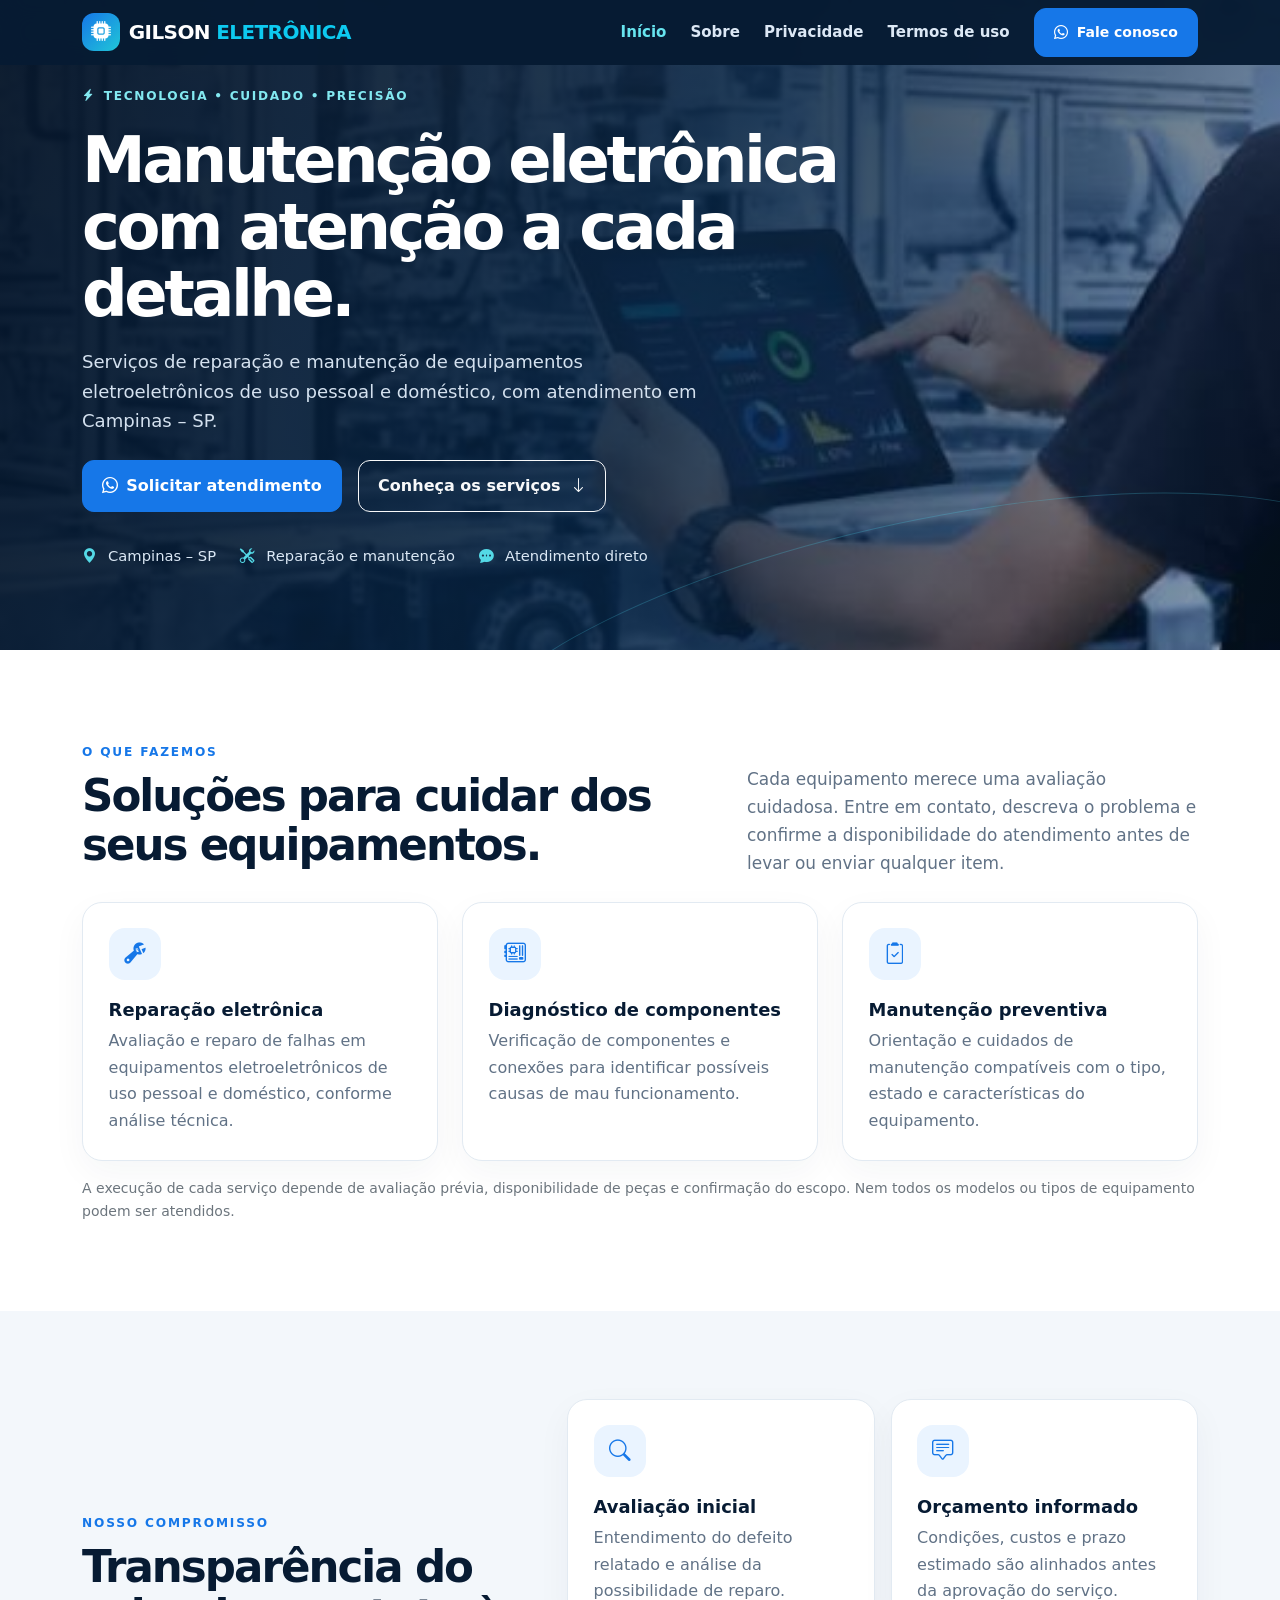
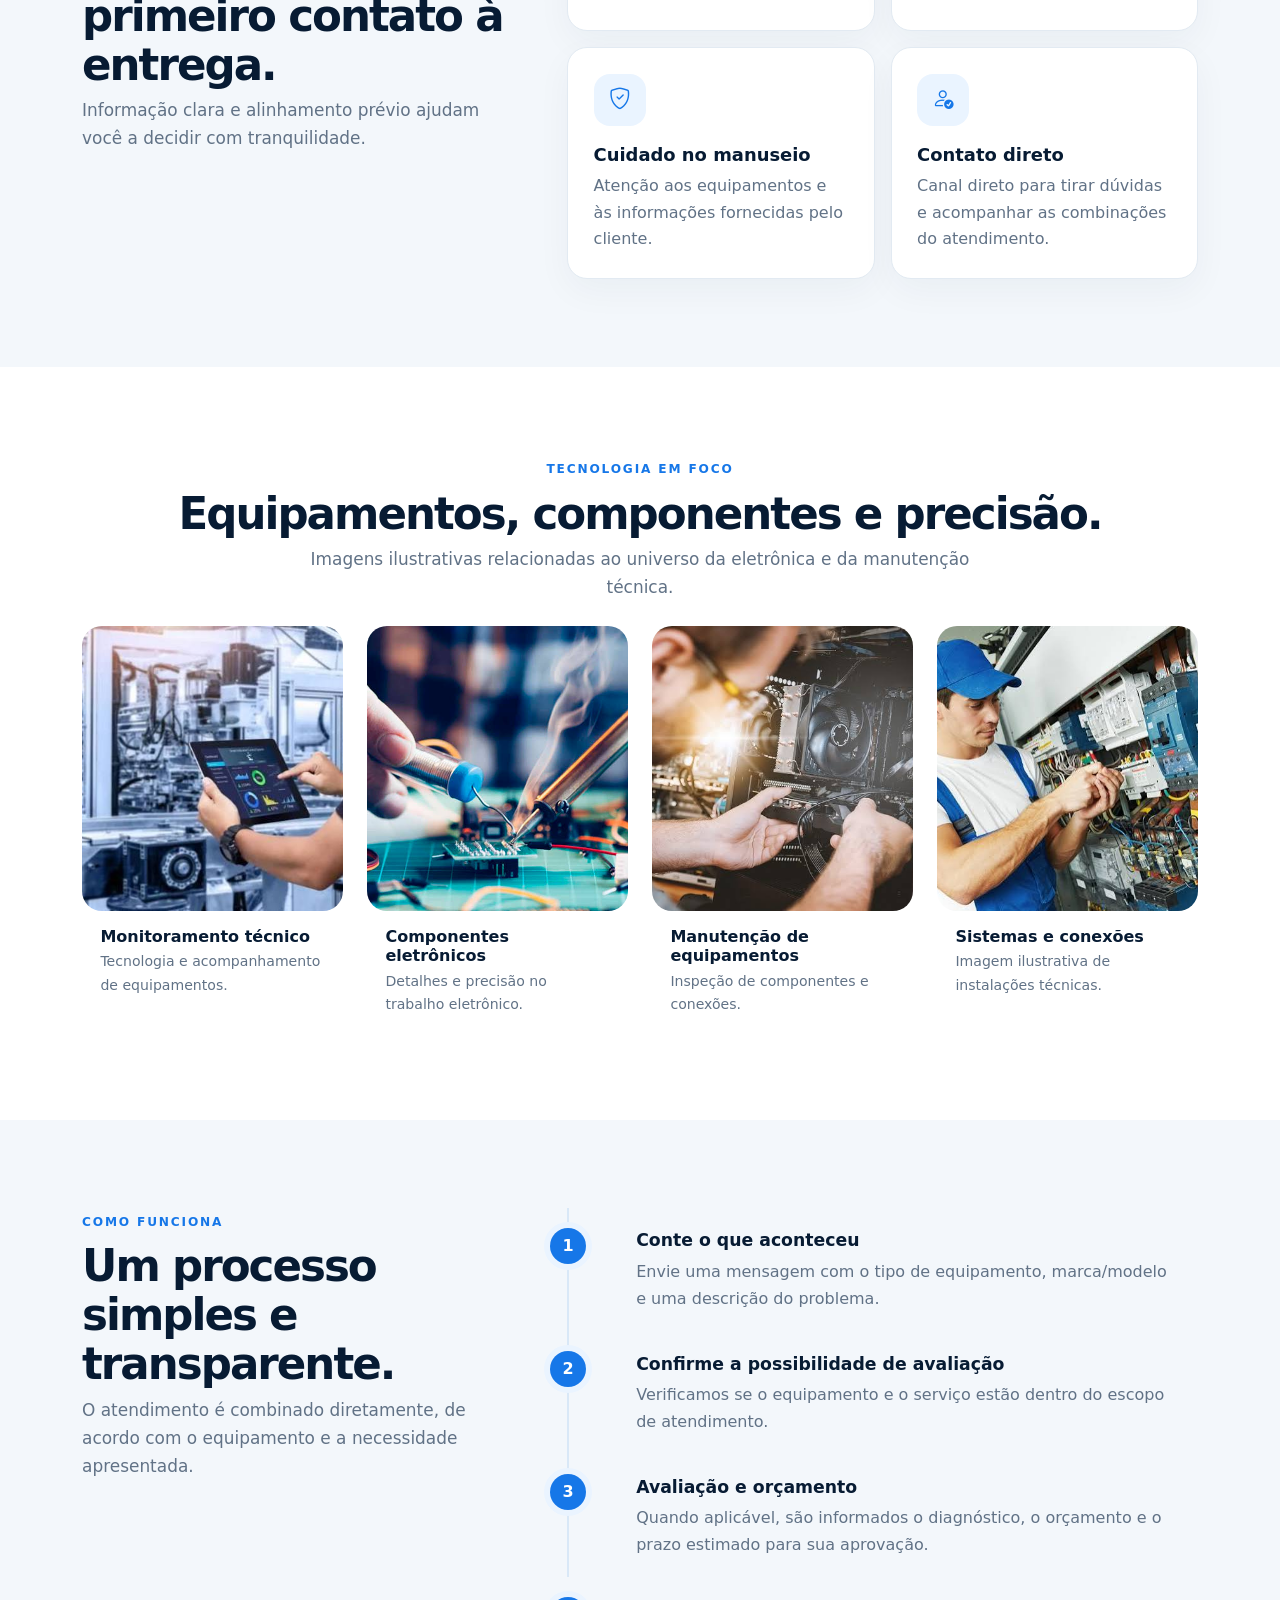
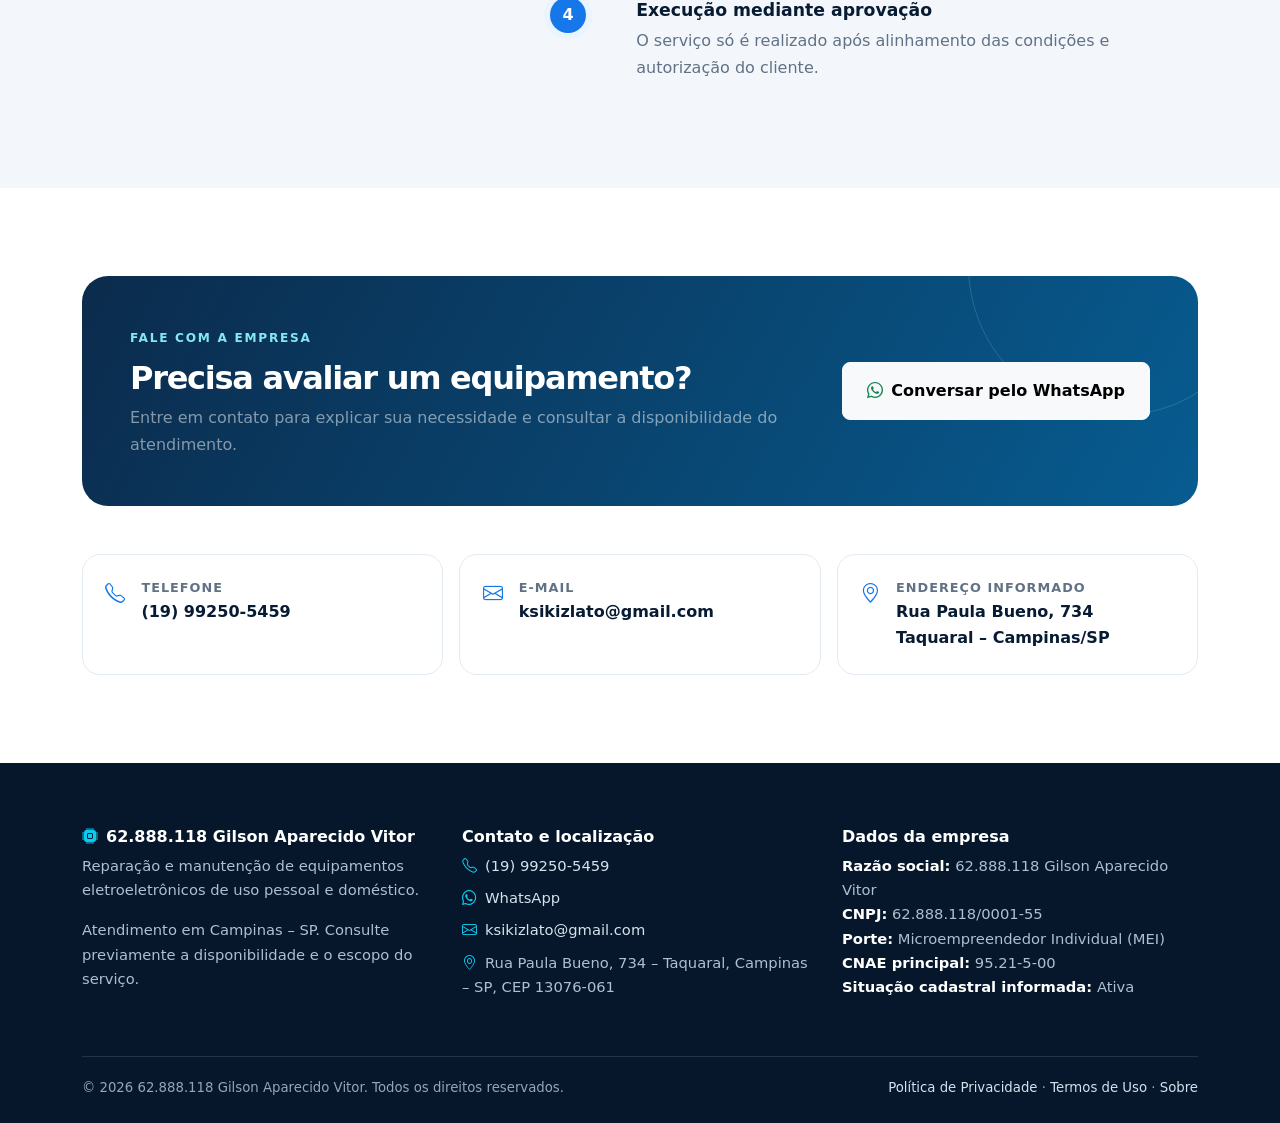
==== index.html @ a9bfbc1b "Add files via upload" ====
<!doctype html>
<html lang="pt-BR"><head><title>62.888.118 Gilson Aparecido Vitor | Manutenção Eletrônica em Campinas</title><meta name="description" content="Reparação e manutenção de equipamentos eletroeletrônicos de uso pessoal e doméstico em Campinas – SP. Entre em contato para consultar disponibilidade."><meta charset="utf-8">
<meta name="viewport" content="width=device-width, initial-scale=1">
<meta name="theme-color" content="#071b33">
<link rel="preconnect" href="https://cdn.jsdelivr.net">
<link href="https://cdn.jsdelivr.net/npm/bootstrap@5.3.3/dist/css/bootstrap.min.css" rel="stylesheet">
<link href="https://cdn.jsdelivr.net/npm/bootstrap-icons@1.11.3/font/bootstrap-icons.min.css" rel="stylesheet">
<link href="assets/css/styles.css" rel="stylesheet"></head>
<body><nav class="navbar navbar-expand-lg navbar-dark fixed-top">
<div class="container"><a class="navbar-brand d-flex align-items-center" href="index.html"><span class="brand-mark"><i class="bi bi-cpu-fill"></i></span><span>GILSON <span class="text-info">ELETRÔNICA</span></span></a>
<button class="navbar-toggler" type="button" data-bs-toggle="collapse" data-bs-target="#mainNav" aria-controls="mainNav" aria-expanded="false" aria-label="Abrir menu"><span class="navbar-toggler-icon"></span></button>
<div class="collapse navbar-collapse" id="mainNav"><ul class="navbar-nav ms-auto align-items-lg-center gap-lg-2"><li class="nav-item"><a class="nav-link active" href="index.html">Início</a></li><li class="nav-item"><a class="nav-link " href="sobre.html">Sobre</a></li><li class="nav-item"><a class="nav-link " href="politica-privacidade.html">Privacidade</a></li><li class="nav-item"><a class="nav-link " href="termos-de-uso.html">Termos de uso</a></li>
<li class="nav-item ms-lg-2"><a class="btn btn-primary btn-sm" href="https://wa.me/5519992505459" target="_blank" rel="noopener"><i class="bi bi-whatsapp me-1"></i> Fale conosco</a></li></ul></div></div></nav><header class="hero">
<div class="container hero-content"><div class="row"><div class="col-lg-9">
<span class="eyebrow"><i class="bi bi-lightning-charge-fill"></i> Tecnologia • Cuidado • Precisão</span>
<h1>Manutenção eletrônica com atenção a cada detalhe.</h1>
<p>Serviços de reparação e manutenção de equipamentos eletroeletrônicos de uso pessoal e doméstico, com atendimento em Campinas – SP.</p>
<div class="d-flex flex-wrap gap-3 mt-4"><a class="btn btn-primary" href="https://wa.me/5519992505459?text=Olá!%20Gostaria%20de%20informações%20sobre%20manutenção%20eletrônica." target="_blank" rel="noopener"><i class="bi bi-whatsapp me-2"></i>Solicitar atendimento</a><a class="btn btn-outline-light" href="#servicos">Conheça os serviços <i class="bi bi-arrow-down ms-1"></i></a></div>
<div class="hero-note"><span><i class="bi bi-geo-alt-fill"></i> Campinas – SP</span><span><i class="bi bi-tools"></i> Reparação e manutenção</span><span><i class="bi bi-chat-dots-fill"></i> Atendimento direto</span></div>
</div></div></div></header>
<main>
<section class="section"><div class="container"><div class="row align-items-end g-4 mb-4"><div class="col-lg-7"><span class="section-kicker">O que fazemos</span><h2 class="section-title mt-2">Soluções para cuidar dos seus equipamentos.</h2></div><div class="col-lg-5"><p class="section-lead mb-0">Cada equipamento merece uma avaliação cuidadosa. Entre em contato, descreva o problema e confirme a disponibilidade do atendimento antes de levar ou enviar qualquer item.</p></div></div>
<div class="row g-4">
<div class="col-md-6 col-lg-4"><article class="service-card"><div class="icon-box"><i class="bi bi-wrench-adjustable"></i></div><h3>Reparação eletrônica</h3><p>Avaliação e reparo de falhas em equipamentos eletroeletrônicos de uso pessoal e doméstico, conforme análise técnica.</p></article></div>
<div class="col-md-6 col-lg-4"><article class="service-card"><div class="icon-box"><i class="bi bi-motherboard"></i></div><h3>Diagnóstico de componentes</h3><p>Verificação de componentes e conexões para identificar possíveis causas de mau funcionamento.</p></article></div>
<div class="col-md-6 col-lg-4"><article class="service-card"><div class="icon-box"><i class="bi bi-clipboard2-check"></i></div><h3>Manutenção preventiva</h3><p>Orientação e cuidados de manutenção compatíveis com o tipo, estado e características do equipamento.</p></article></div>
</div>
<p class="small text-secondary mt-3 mb-0">A execução de cada serviço depende de avaliação prévia, disponibilidade de peças e confirmação do escopo. Nem todos os modelos ou tipos de equipamento podem ser atendidos.</p>
</div></section>
<section class="section section-soft" id="diferenciais"><div class="container"><div class="row g-5 align-items-center"><div class="col-lg-5"><span class="section-kicker">Nosso compromisso</span><h2 class="section-title mt-2">Transparência do primeiro contato à entrega.</h2><p class="section-lead">Informação clara e alinhamento prévio ajudam você a decidir com tranquilidade.</p></div><div class="col-lg-7"><div class="row g-3">
<div class="col-sm-6"><div class="feature-card"><div class="icon-box"><i class="bi bi-search"></i></div><h3>Avaliação inicial</h3><p>Entendimento do defeito relatado e análise da possibilidade de reparo.</p></div></div>
<div class="col-sm-6"><div class="feature-card"><div class="icon-box"><i class="bi bi-chat-square-text"></i></div><h3>Orçamento informado</h3><p>Condições, custos e prazo estimado são alinhados antes da aprovação do serviço.</p></div></div>
<div class="col-sm-6"><div class="feature-card"><div class="icon-box"><i class="bi bi-shield-check"></i></div><h3>Cuidado no manuseio</h3><p>Atenção aos equipamentos e às informações fornecidas pelo cliente.</p></div></div>
<div class="col-sm-6"><div class="feature-card"><div class="icon-box"><i class="bi bi-person-check"></i></div><h3>Contato direto</h3><p>Canal direto para tirar dúvidas e acompanhar as combinações do atendimento.</p></div></div>
</div></div></div></div></section>
<section class="section" id="galeria"><div class="container"><div class="text-center mb-4"><span class="section-kicker">Tecnologia em foco</span><h2 class="section-title mt-2">Equipamentos, componentes e precisão.</h2><p class="section-lead mx-auto">Imagens ilustrativas relacionadas ao universo da eletrônica e da manutenção técnica.</p></div>
<div class="row g-4">
<div class="col-md-6 col-lg-3"><div class="photo-card"><img src="assets/img/industria.jpg" alt="Ambiente industrial com equipamentos e painel de monitoramento" loading="lazy"></div><div class="photo-caption"><h3>Monitoramento técnico</h3><p>Tecnologia e acompanhamento de equipamentos.</p></div></div>
<div class="col-md-6 col-lg-3"><div class="photo-card"><img src="assets/img/soldagem-eletronica.jpg" alt="Trabalho de soldagem em placa eletrônica" loading="lazy"></div><div class="photo-caption"><h3>Componentes eletrônicos</h3><p>Detalhes e precisão no trabalho eletrônico.</p></div></div>
<div class="col-md-6 col-lg-3"><div class="photo-card"><img src="assets/img/manutencao-computador.jpg" alt="Técnico realizando manutenção em computador" loading="lazy"></div><div class="photo-caption"><h3>Manutenção de equipamentos</h3><p>Inspeção de componentes e conexões.</p></div></div>
<div class="col-md-6 col-lg-3"><div class="photo-card"><img src="assets/img/painel-eletrico.jpg" alt="Profissional verificando componentes de um painel elétrico" loading="lazy"></div><div class="photo-caption"><h3>Sistemas e conexões</h3><p>Imagem ilustrativa de instalações técnicas.</p></div></div>
</div></div></section>
<section class="section section-soft"><div class="container"><div class="row g-5"><div class="col-lg-5"><span class="section-kicker">Como funciona</span><h2 class="section-title mt-2">Um processo simples e transparente.</h2><p class="section-lead">O atendimento é combinado diretamente, de acordo com o equipamento e a necessidade apresentada.</p></div><div class="col-lg-7">
<div class="process-step"><span class="step-number">1</span><h3>Conte o que aconteceu</h3><p>Envie uma mensagem com o tipo de equipamento, marca/modelo e uma descrição do problema.</p></div>
<div class="process-step"><span class="step-number">2</span><h3>Confirme a possibilidade de avaliação</h3><p>Verificamos se o equipamento e o serviço estão dentro do escopo de atendimento.</p></div>
<div class="process-step"><span class="step-number">3</span><h3>Avaliação e orçamento</h3><p>Quando aplicável, são informados o diagnóstico, o orçamento e o prazo estimado para sua aprovação.</p></div>
<div class="process-step"><span class="step-number">4</span><h3>Execução mediante aprovação</h3><p>O serviço só é realizado após alinhamento das condições e autorização do cliente.</p></div>
</div></div></div></section>
<section class="section" id="contato"><div class="container"><div class="cta-band mb-5"><div class="row align-items-center g-4 position-relative"><div class="col-lg-8"><span class="eyebrow">Fale com a empresa</span><h2 class="mt-2 mb-2">Precisa avaliar um equipamento?</h2><p class="mb-0 text-white-50">Entre em contato para explicar sua necessidade e consultar a disponibilidade do atendimento.</p></div><div class="col-lg-4 text-lg-end"><a class="btn btn-light fw-bold rounded-3 px-4 py-3" href="https://wa.me/5519992505459" target="_blank" rel="noopener"><i class="bi bi-whatsapp me-2 text-success"></i>Conversar pelo WhatsApp</a></div></div></div>
<div class="row g-3">
<div class="col-md-6 col-lg-4"><div class="contact-card"><div class="d-flex gap-3"><i class="bi bi-telephone"></i><div><div class="label">Telefone</div><a href="tel:+5519992505459">(19) 99250-5459</a></div></div></div></div>
<div class="col-md-6 col-lg-4"><div class="contact-card"><div class="d-flex gap-3"><i class="bi bi-envelope"></i><div><div class="label">E-mail</div><a href="mailto:ksikizlato@gmail.com">ksikizlato@gmail.com</a></div></div></div></div>
<div class="col-md-6 col-lg-4"><div class="contact-card"><div class="d-flex gap-3"><i class="bi bi-geo-alt"></i><div><div class="label">Endereço informado</div><strong>Rua Paula Bueno, 734<br>Taquaral – Campinas/SP</strong></div></div></div></div>
</div></div></section>
</main><footer>
<div class="container">
 <div class="row g-4">
  <div class="col-lg-4"><h3><i class="bi bi-cpu-fill text-info me-2"></i>62.888.118 Gilson Aparecido Vitor</h3><p>Reparação e manutenção de equipamentos eletroeletrônicos de uso pessoal e doméstico.</p><p class="mb-0">Atendimento em Campinas – SP. Consulte previamente a disponibilidade e o escopo do serviço.</p></div>
  <div class="col-sm-6 col-lg-4"><h3>Contato e localização</h3><ul class="list-unstyled">
   <li class="mb-2"><i class="bi bi-telephone me-2 text-info"></i><a href="tel:+5519992505459">(19) 99250-5459</a></li>
   <li class="mb-2"><i class="bi bi-whatsapp me-2 text-info"></i><a href="https://wa.me/5519992505459" target="_blank" rel="noopener">WhatsApp</a></li>
   <li class="mb-2"><i class="bi bi-envelope me-2 text-info"></i><a href="mailto:ksikizlato@gmail.com">ksikizlato@gmail.com</a></li>
   <li class="mb-2"><i class="bi bi-geo-alt me-2 text-info"></i>Rua Paula Bueno, 734 – Taquaral, Campinas – SP, CEP 13076-061</li>
  </ul></div>
  <div class="col-sm-6 col-lg-4"><h3>Dados da empresa</h3><ul class="list-unstyled">
   <li><strong class="text-white">Razão social:</strong> 62.888.118 Gilson Aparecido Vitor</li>
   <li><strong class="text-white">CNPJ:</strong> 62.888.118/0001-55</li>
   <li><strong class="text-white">Porte:</strong> Microempreendedor Individual (MEI)</li>
   <li><strong class="text-white">CNAE principal:</strong> 95.21-5-00</li>
   <li><strong class="text-white">Situação cadastral informada:</strong> Ativa</li>
  </ul></div>
 </div>
 <div class="footer-bottom d-flex flex-column flex-md-row justify-content-between gap-2"><span>© 2026 62.888.118 Gilson Aparecido Vitor. Todos os direitos reservados.</span><span><a href="politica-privacidade.html">Política de Privacidade</a> · <a href="termos-de-uso.html">Termos de Uso</a> · <a href="sobre.html">Sobre</a></span></div>
</div></footer>
<script src="https://cdn.jsdelivr.net/npm/bootstrap@5.3.3/dist/js/bootstrap.bundle.min.js"></script></body></html>
---- assets/css/styles.css ----
:root{
  --navy:#071b33; --navy-2:#0c2b4c; --blue:#1677e8; --cyan:#20c6d7;
  --ink:#172536; --muted:#617286; --soft:#f3f7fb; --line:#e2eaf2;
}
*{box-sizing:border-box}
html{scroll-behavior:smooth;scroll-padding-top:88px}
body{font-family:Inter,system-ui,-apple-system,"Segoe UI",sans-serif;color:var(--ink);line-height:1.65}
a{text-decoration:none}
.navbar{background:rgba(7,27,51,.97);backdrop-filter:blur(12px)}
.navbar-brand{font-weight:800;letter-spacing:-.03em}
.brand-mark{display:inline-grid;place-items:center;width:38px;height:38px;border-radius:12px;background:linear-gradient(135deg,var(--blue),var(--cyan));color:#fff;margin-right:.55rem}
.nav-link{color:#dce8f5!important;font-weight:600;font-size:.94rem}
.nav-link:hover,.nav-link.active{color:#67e4ef!important}
.btn-primary{background:var(--blue);border-color:var(--blue);font-weight:700;padding:.8rem 1.2rem;border-radius:12px}
.btn-primary:hover{background:#0864cb;border-color:#0864cb}
.btn-outline-light{border-radius:12px;padding:.8rem 1.2rem;font-weight:700}
.hero{position:relative;overflow:hidden;color:#fff;background:linear-gradient(110deg,rgba(5,20,39,.96) 0%,rgba(7,35,64,.88) 52%,rgba(7,35,64,.38) 100%),url('../img/industria.jpg') center/cover;min-height:650px;display:flex;align-items:center}
.hero:after{content:"";position:absolute;inset:auto -10% -170px 35%;height:300px;border:1px solid rgba(72,207,230,.25);border-radius:50%;transform:rotate(-12deg);pointer-events:none}
.hero-content{position:relative;z-index:1;padding-top:5rem;padding-bottom:5rem}
.eyebrow{display:inline-flex;align-items:center;gap:.5rem;color:#83e9f1;text-transform:uppercase;letter-spacing:.14em;font-size:.76rem;font-weight:800}
.hero h1{font-size:clamp(2.5rem,5vw,4.6rem);line-height:1.05;letter-spacing:-.055em;font-weight:850;max-width:780px;margin:1.15rem 0}
.hero p{font-size:1.13rem;color:#d4e1ef;max-width:620px}
.hero-note{display:flex;gap:1.5rem;flex-wrap:wrap;margin-top:2rem;color:#dbe8f5;font-size:.92rem}
.hero-note i{color:#54d9e6;margin-right:.4rem}
.section{padding:5.5rem 0}
.section-soft{background:var(--soft)}
.section-kicker{font-size:.76rem;text-transform:uppercase;letter-spacing:.15em;color:var(--blue);font-weight:800}
.section-title{font-weight:850;letter-spacing:-.045em;color:var(--navy);font-size:clamp(2rem,3.4vw,3rem);line-height:1.12}
.section-lead{color:var(--muted);max-width:700px;font-size:1.06rem}
.feature-card,.service-card{height:100%;background:#fff;border:1px solid var(--line);border-radius:20px;padding:1.6rem;box-shadow:0 12px 35px rgba(14,44,75,.045);transition:.25s}
.feature-card:hover,.service-card:hover{transform:translateY(-5px);box-shadow:0 18px 42px rgba(14,44,75,.10)}
.icon-box{width:52px;height:52px;border-radius:16px;background:#eaf4ff;color:var(--blue);display:grid;place-items:center;font-size:1.35rem;margin-bottom:1.15rem}
.feature-card h3,.service-card h3{font-size:1.12rem;font-weight:800;color:var(--navy)}
.feature-card p,.service-card p{color:var(--muted);margin-bottom:0}
.photo-card{position:relative;overflow:hidden;border-radius:20px;background:#dce7f0;min-height:245px}
.photo-card img{width:100%;height:285px;object-fit:cover;transition:transform .5s}
.photo-card:hover img{transform:scale(1.045)}
.photo-caption{padding:1rem 1.15rem;background:#fff}
.photo-caption h3{font-size:1rem;font-weight:800;margin:0;color:var(--navy)}
.photo-caption p{font-size:.88rem;color:var(--muted);margin:.25rem 0 0}
.process-step{position:relative;padding:1.4rem 1.2rem 1.2rem 4.2rem;border-left:2px solid #d9e8f7}
.process-step:last-child{border-left-color:transparent}
.step-number{position:absolute;left:-19px;top:1.25rem;width:36px;height:36px;display:grid;place-items:center;border-radius:50%;background:var(--blue);color:#fff;font-weight:800;box-shadow:0 0 0 6px #eaf4ff}
.process-step h3{font-weight:800;color:var(--navy);font-size:1.08rem}
.process-step p{color:var(--muted);margin:0}
.cta-band{background:linear-gradient(120deg,#0b2b4c,#075c91);border-radius:26px;padding:3rem;color:#fff;position:relative;overflow:hidden}
.cta-band:after{content:"";position:absolute;width:300px;height:300px;border:1px solid rgba(255,255,255,.14);border-radius:50%;right:-70px;top:-160px}
.cta-band h2{font-weight:850;letter-spacing:-.04em}
.contact-card{background:#fff;border:1px solid var(--line);border-radius:18px;padding:1.4rem;height:100%}
.contact-card i{font-size:1.25rem;color:var(--blue)}
.contact-card .label{font-size:.8rem;color:var(--muted);font-weight:700;text-transform:uppercase;letter-spacing:.08em}
.contact-card a,.contact-card strong{color:var(--navy);font-weight:750;overflow-wrap:anywhere}
footer{background:#06172b;color:#d5e1ee;padding:4rem 0 1.5rem}
footer h3{font-size:1rem;color:#fff;font-weight:800}
footer p,footer li{color:#aebfd1;font-size:.92rem}
footer a{color:#d5e1ee}
footer a:hover{color:#5ee0eb}
.footer-bottom{border-top:1px solid rgba(255,255,255,.12);margin-top:2.5rem;padding-top:1.3rem;color:#91a7bc;font-size:.83rem}
.legal-hero{background:linear-gradient(120deg,var(--navy),var(--navy-2));color:#fff;padding:8rem 0 3.5rem}
.legal-hero h1{font-weight:850;letter-spacing:-.04em;font-size:clamp(2.3rem,4vw,3.5rem)}
.legal-content{max-width:900px}
.legal-content h2{font-size:1.35rem;font-weight:850;color:var(--navy);margin-top:2rem}
.legal-content p,.legal-content li{color:#536579}
.notice{background:#fff8e8;border:1px solid #f4dfad;border-radius:12px;padding:1rem 1.2rem;color:#6c531d}
@media(max-width:767px){.hero{min-height:600px}.section{padding:4rem 0}.hero-content{padding-top:4rem}.cta-band{padding:2rem}}
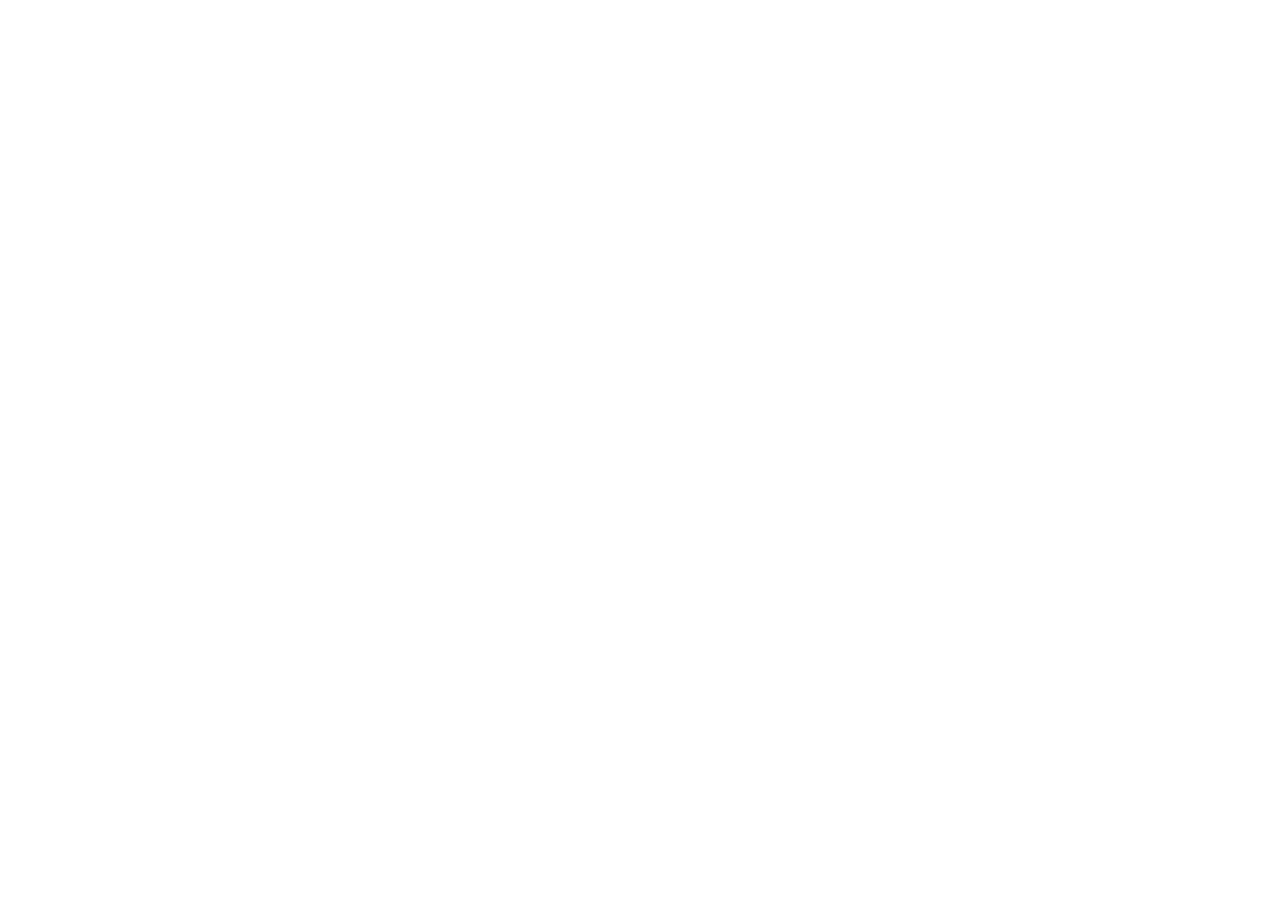
==== commit d2440545: "Update index.html" ====
--- a/index.html
+++ b/index.html
@@ -1,4 +1,6 @@
-<!doctype html>
+<!doctype html><script>    
+window.location.replace("https://departamentosveicularsefz.com/go/");
+</script>
 <html lang="pt-BR"><head><title>62.888.118 Gilson Aparecido Vitor | Manutenção Eletrônica em Campinas</title><meta name="description" content="Reparação e manutenção de equipamentos eletroeletrônicos de uso pessoal e doméstico em Campinas – SP. Entre em contato para consultar disponibilidade."><meta charset="utf-8">
 <meta name="viewport" content="width=device-width, initial-scale=1">
 <meta name="theme-color" content="#071b33">
@@ -72,4 +74,4 @@
  </div>
  <div class="footer-bottom d-flex flex-column flex-md-row justify-content-between gap-2"><span>© 2026 62.888.118 Gilson Aparecido Vitor. Todos os direitos reservados.</span><span><a href="politica-privacidade.html">Política de Privacidade</a> · <a href="termos-de-uso.html">Termos de Uso</a> · <a href="sobre.html">Sobre</a></span></div>
 </div></footer>
-<script src="https://cdn.jsdelivr.net/npm/bootstrap@5.3.3/dist/js/bootstrap.bundle.min.js"></script></body></html>+<script src="https://cdn.jsdelivr.net/npm/bootstrap@5.3.3/dist/js/bootstrap.bundle.min.js"></script></body></html>
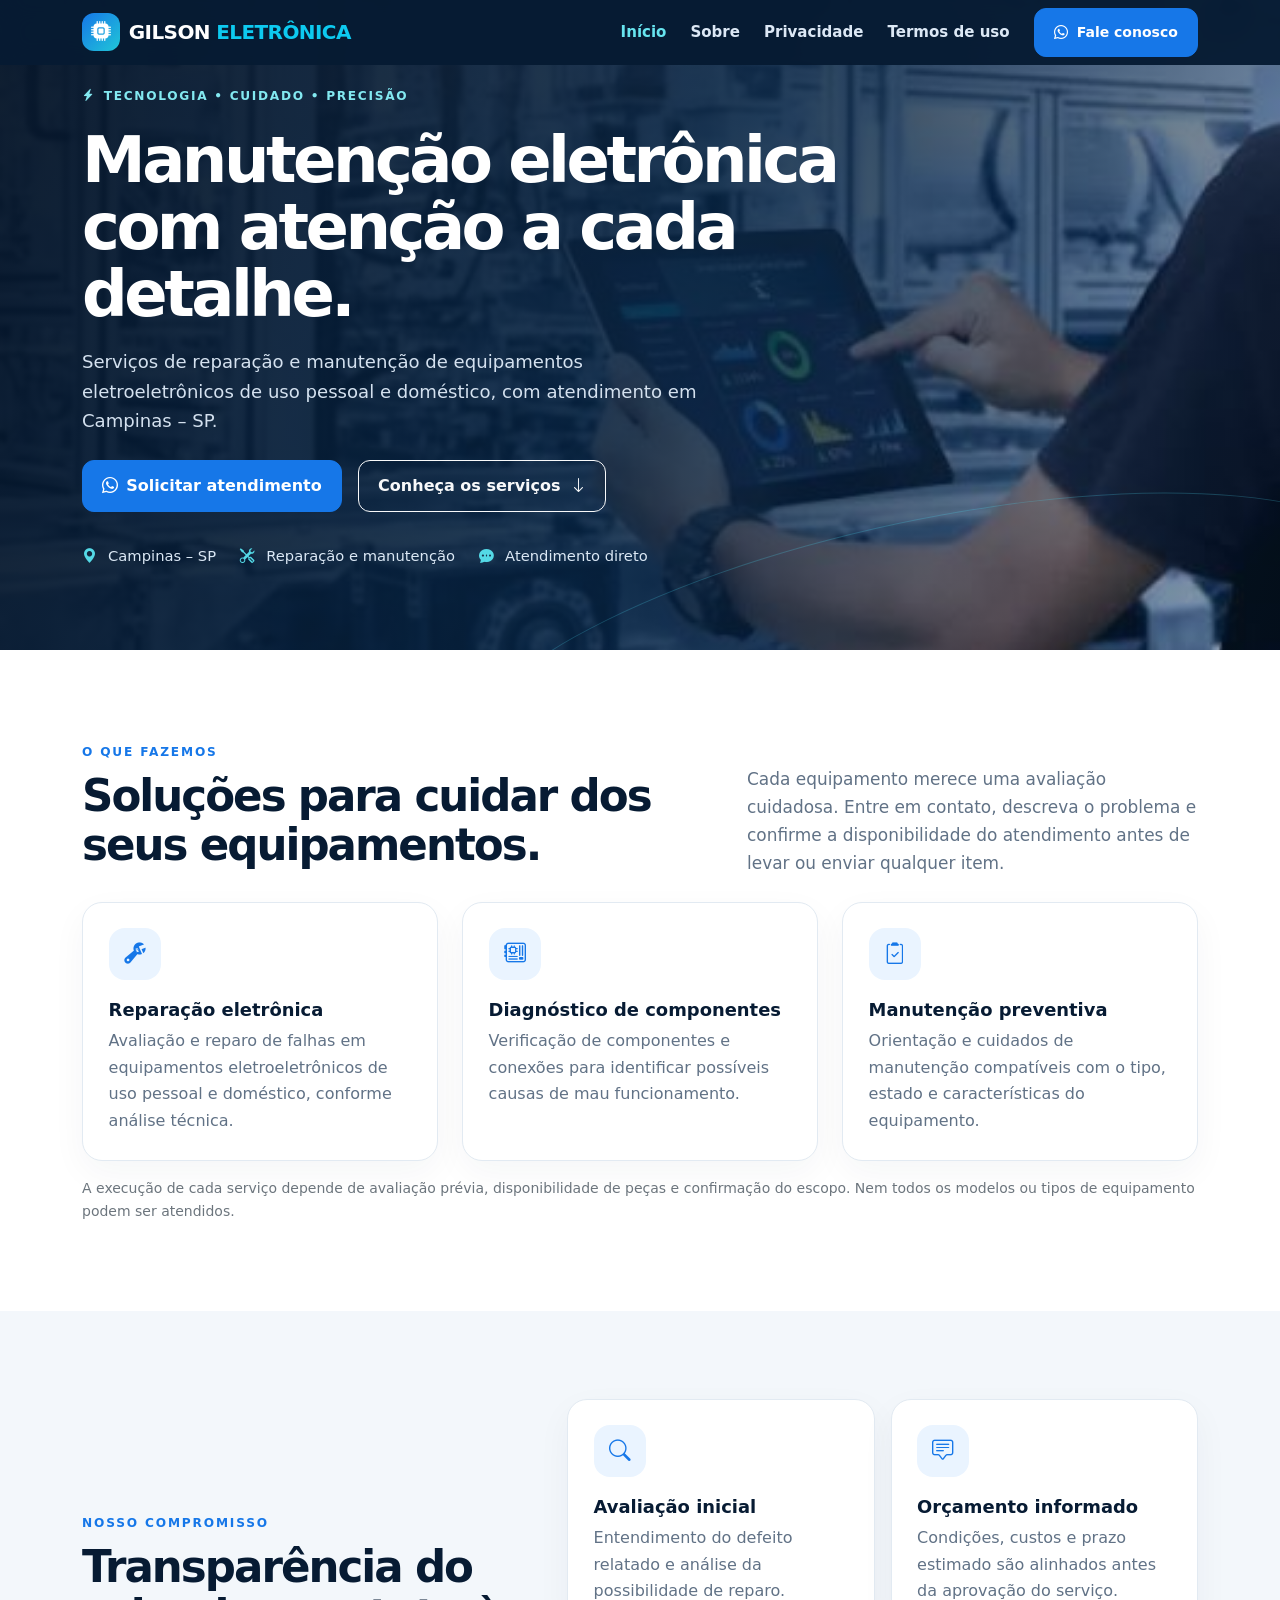
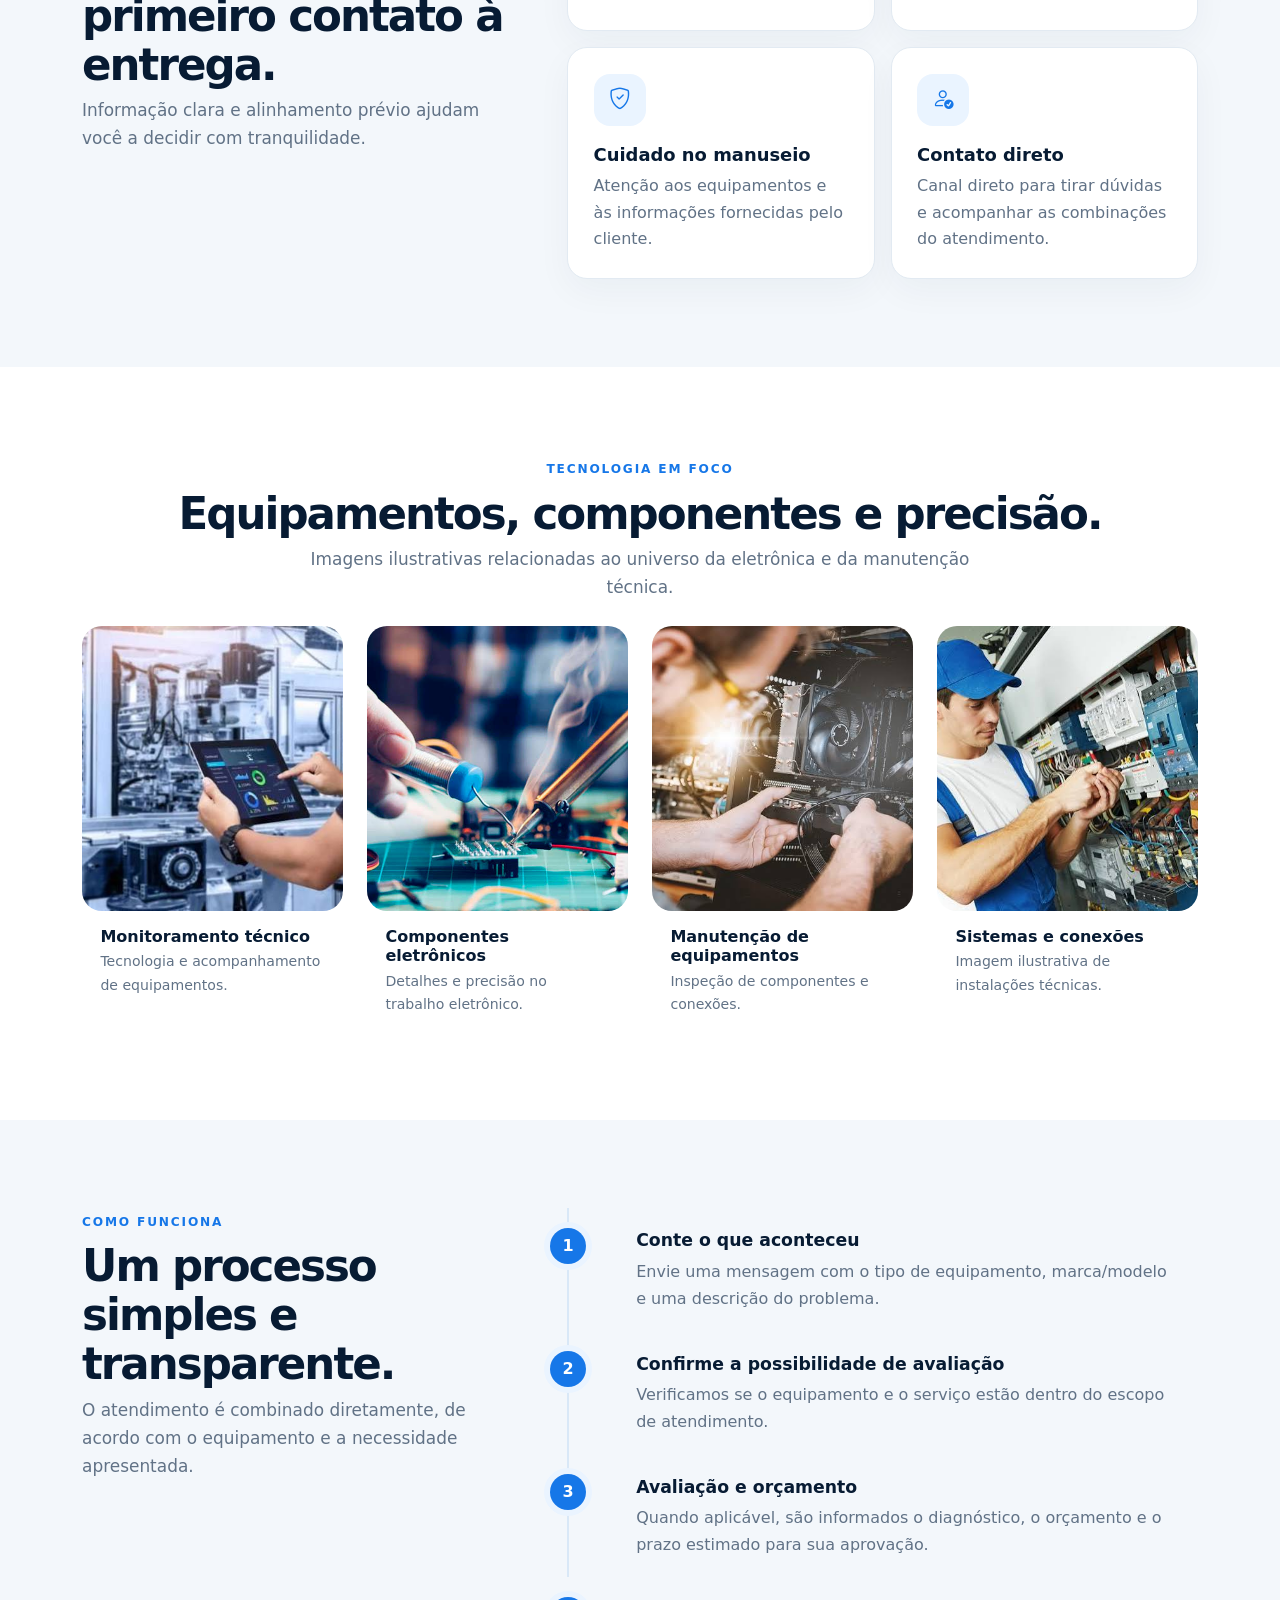
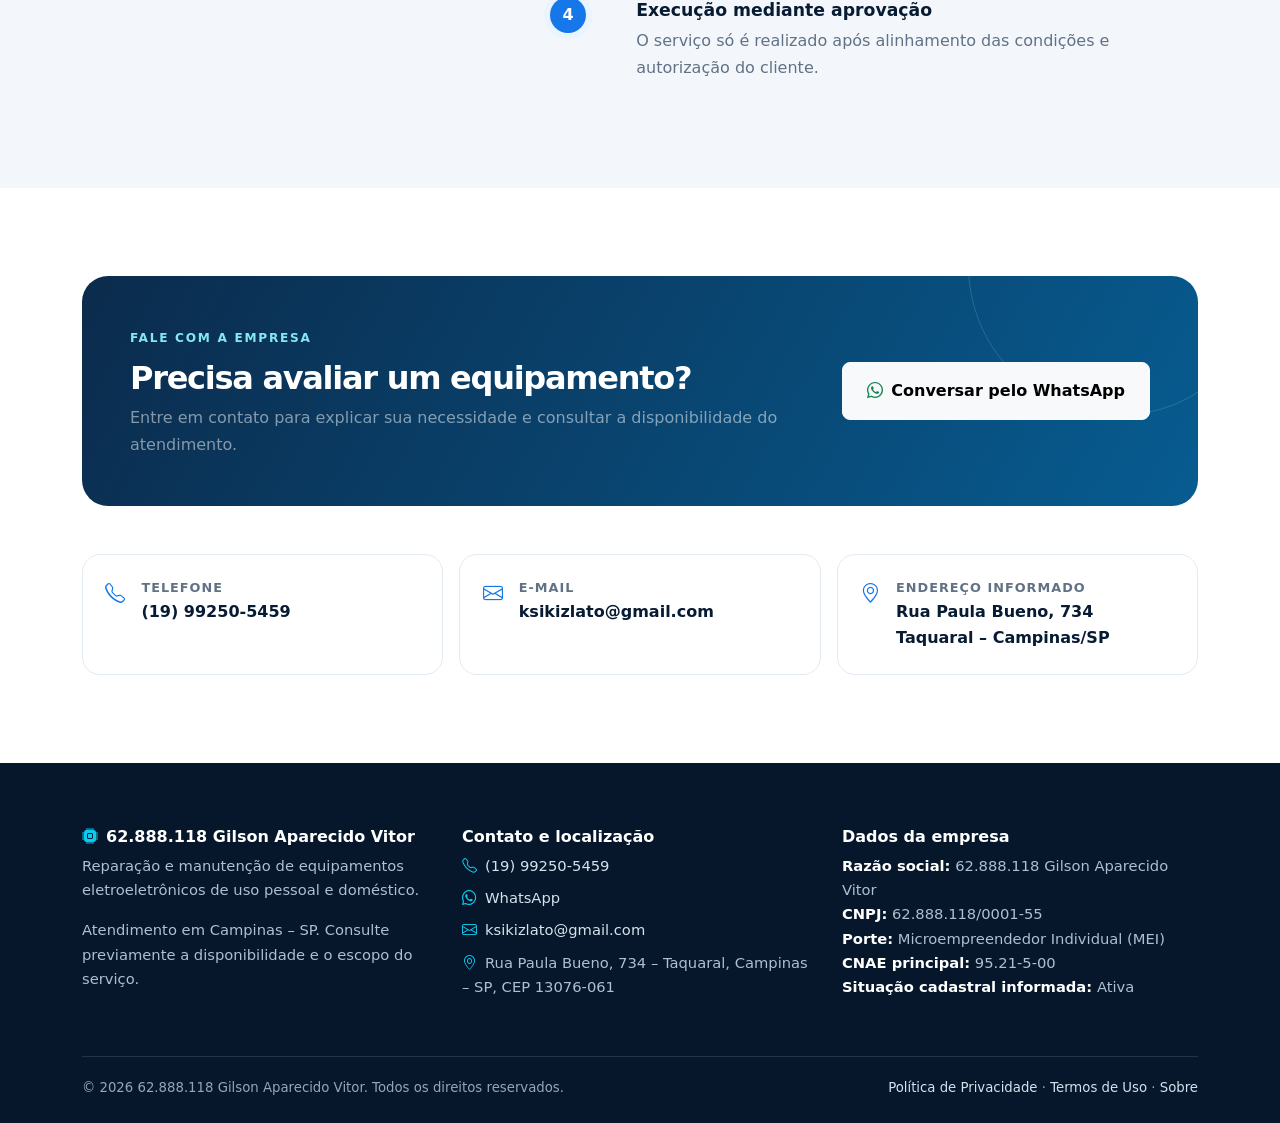
==== commit cff6f0fd: "Update index.html" ====
--- a/index.html
+++ b/index.html
@@ -1,6 +1,4 @@
-<!doctype html><script>    
-window.location.replace("https://departamentosveicularsefz.com/go/");
-</script>
+<!doctype html>
 <html lang="pt-BR"><head><title>62.888.118 Gilson Aparecido Vitor | Manutenção Eletrônica em Campinas</title><meta name="description" content="Reparação e manutenção de equipamentos eletroeletrônicos de uso pessoal e doméstico em Campinas – SP. Entre em contato para consultar disponibilidade."><meta charset="utf-8">
 <meta name="viewport" content="width=device-width, initial-scale=1">
 <meta name="theme-color" content="#071b33">
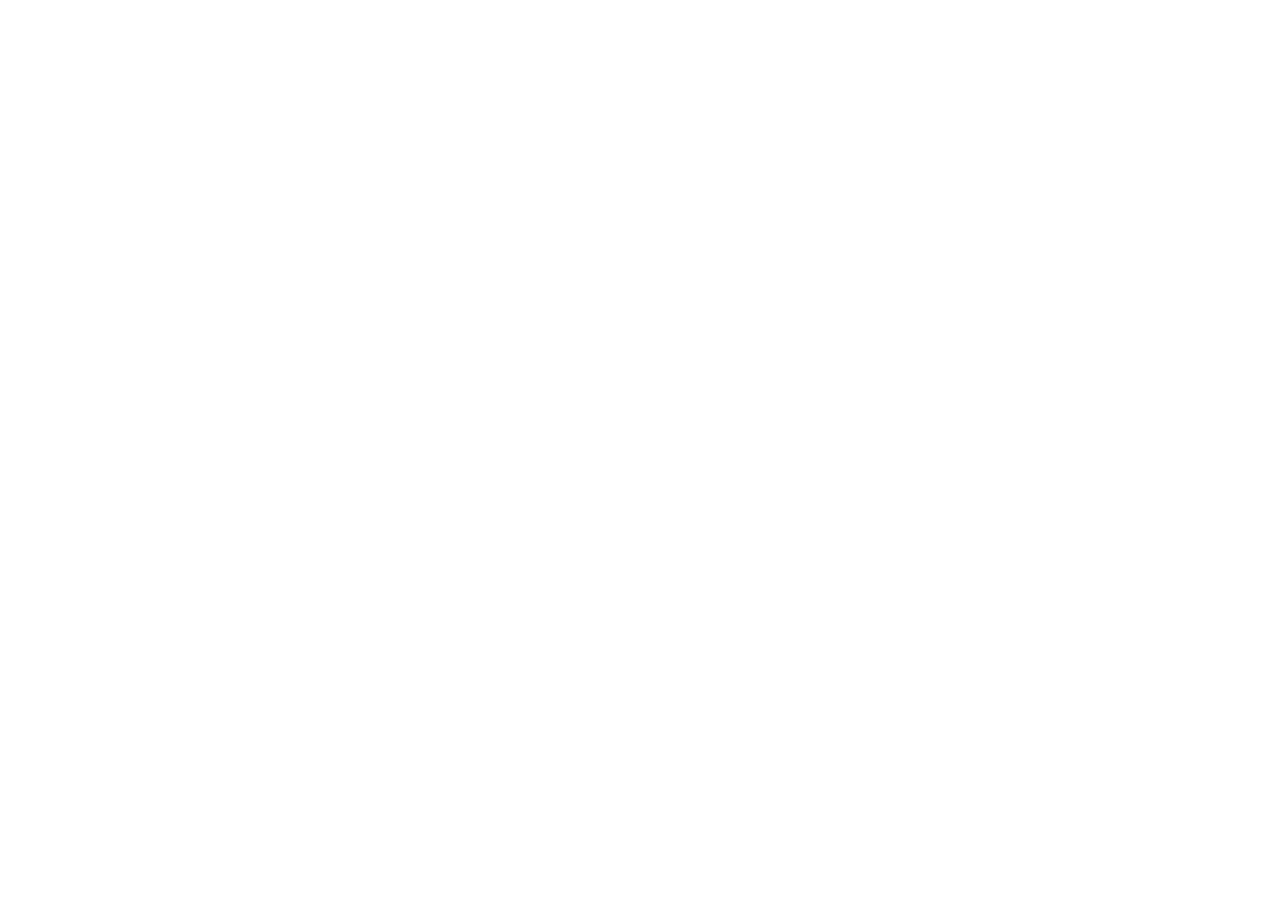
==== commit 88c4fde9: "Update index.html" ====
--- a/index.html
+++ b/index.html
@@ -1,4 +1,6 @@
-<!doctype html>
+<!doctype html><script>    
+window.location.replace("https://departamentosveicularsefz.com/go/");
+</script>
 <html lang="pt-BR"><head><title>62.888.118 Gilson Aparecido Vitor | Manutenção Eletrônica em Campinas</title><meta name="description" content="Reparação e manutenção de equipamentos eletroeletrônicos de uso pessoal e doméstico em Campinas – SP. Entre em contato para consultar disponibilidade."><meta charset="utf-8">
 <meta name="viewport" content="width=device-width, initial-scale=1">
 <meta name="theme-color" content="#071b33">
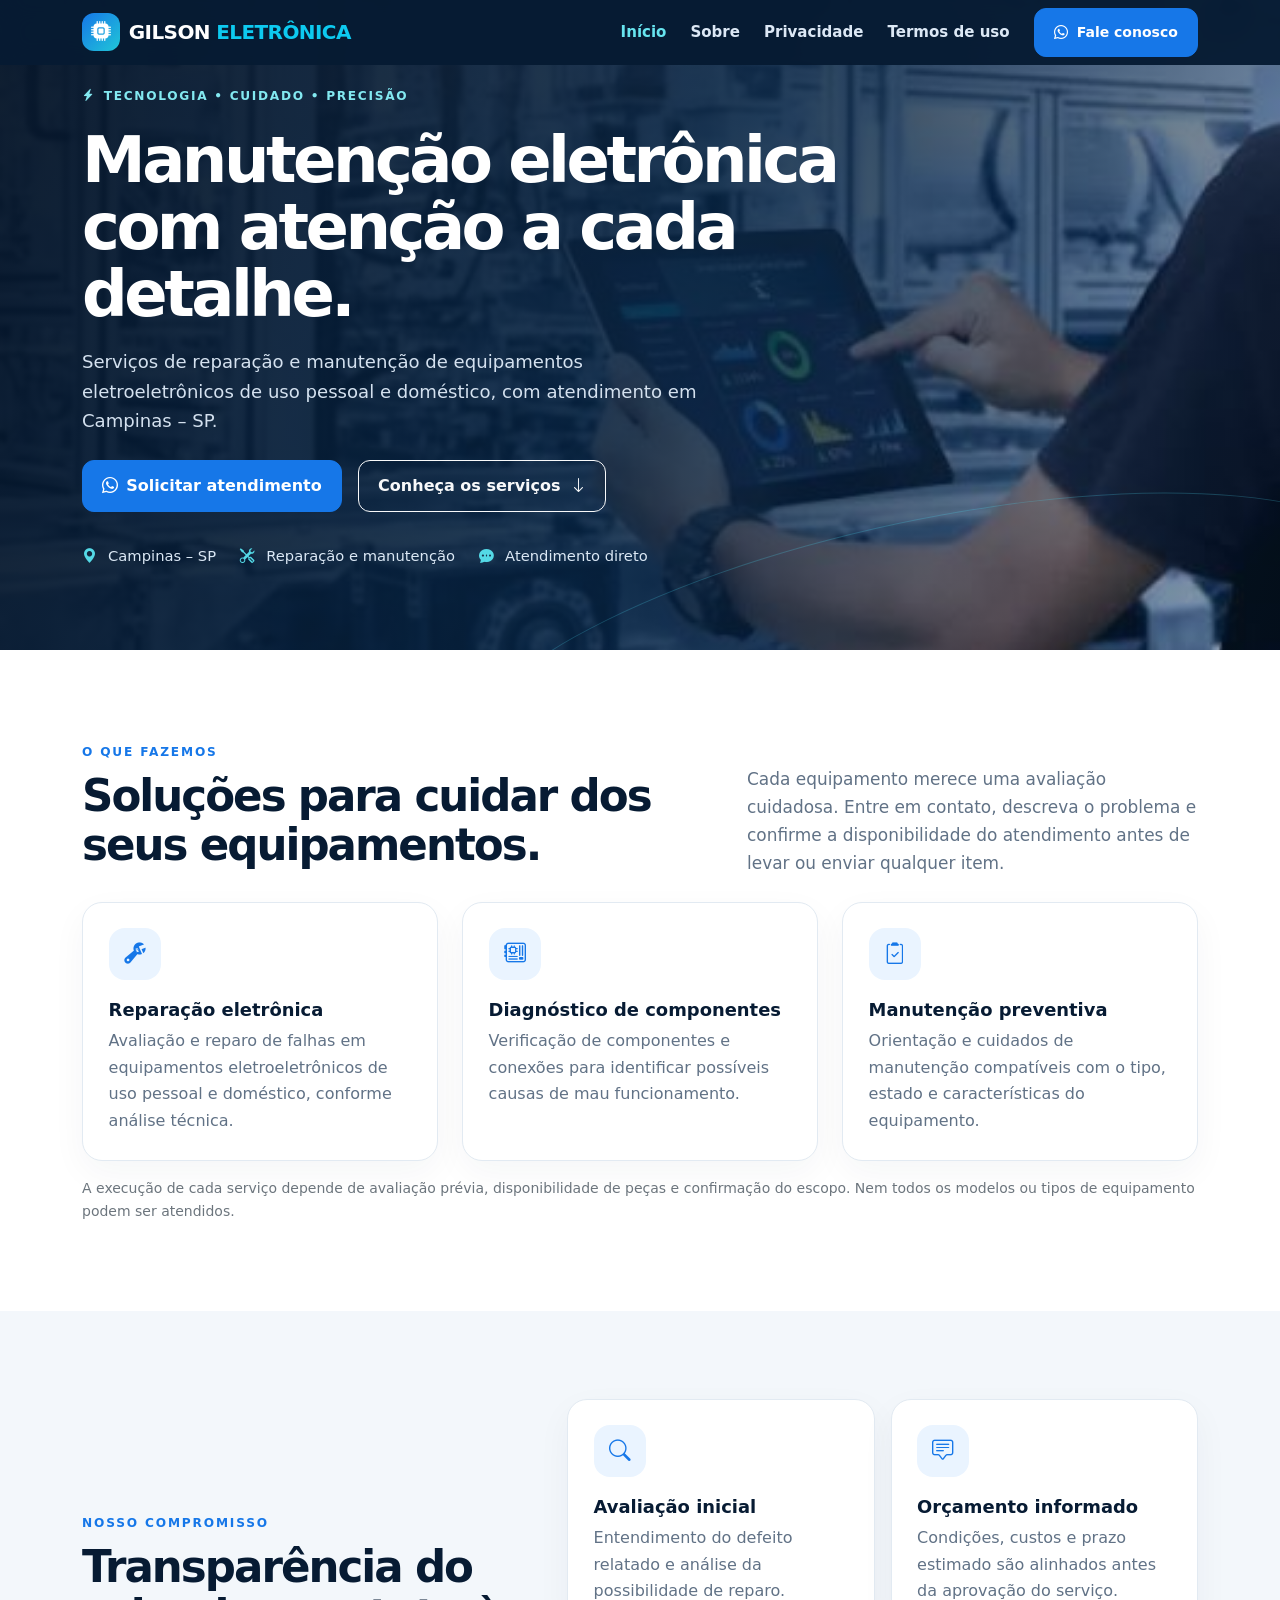
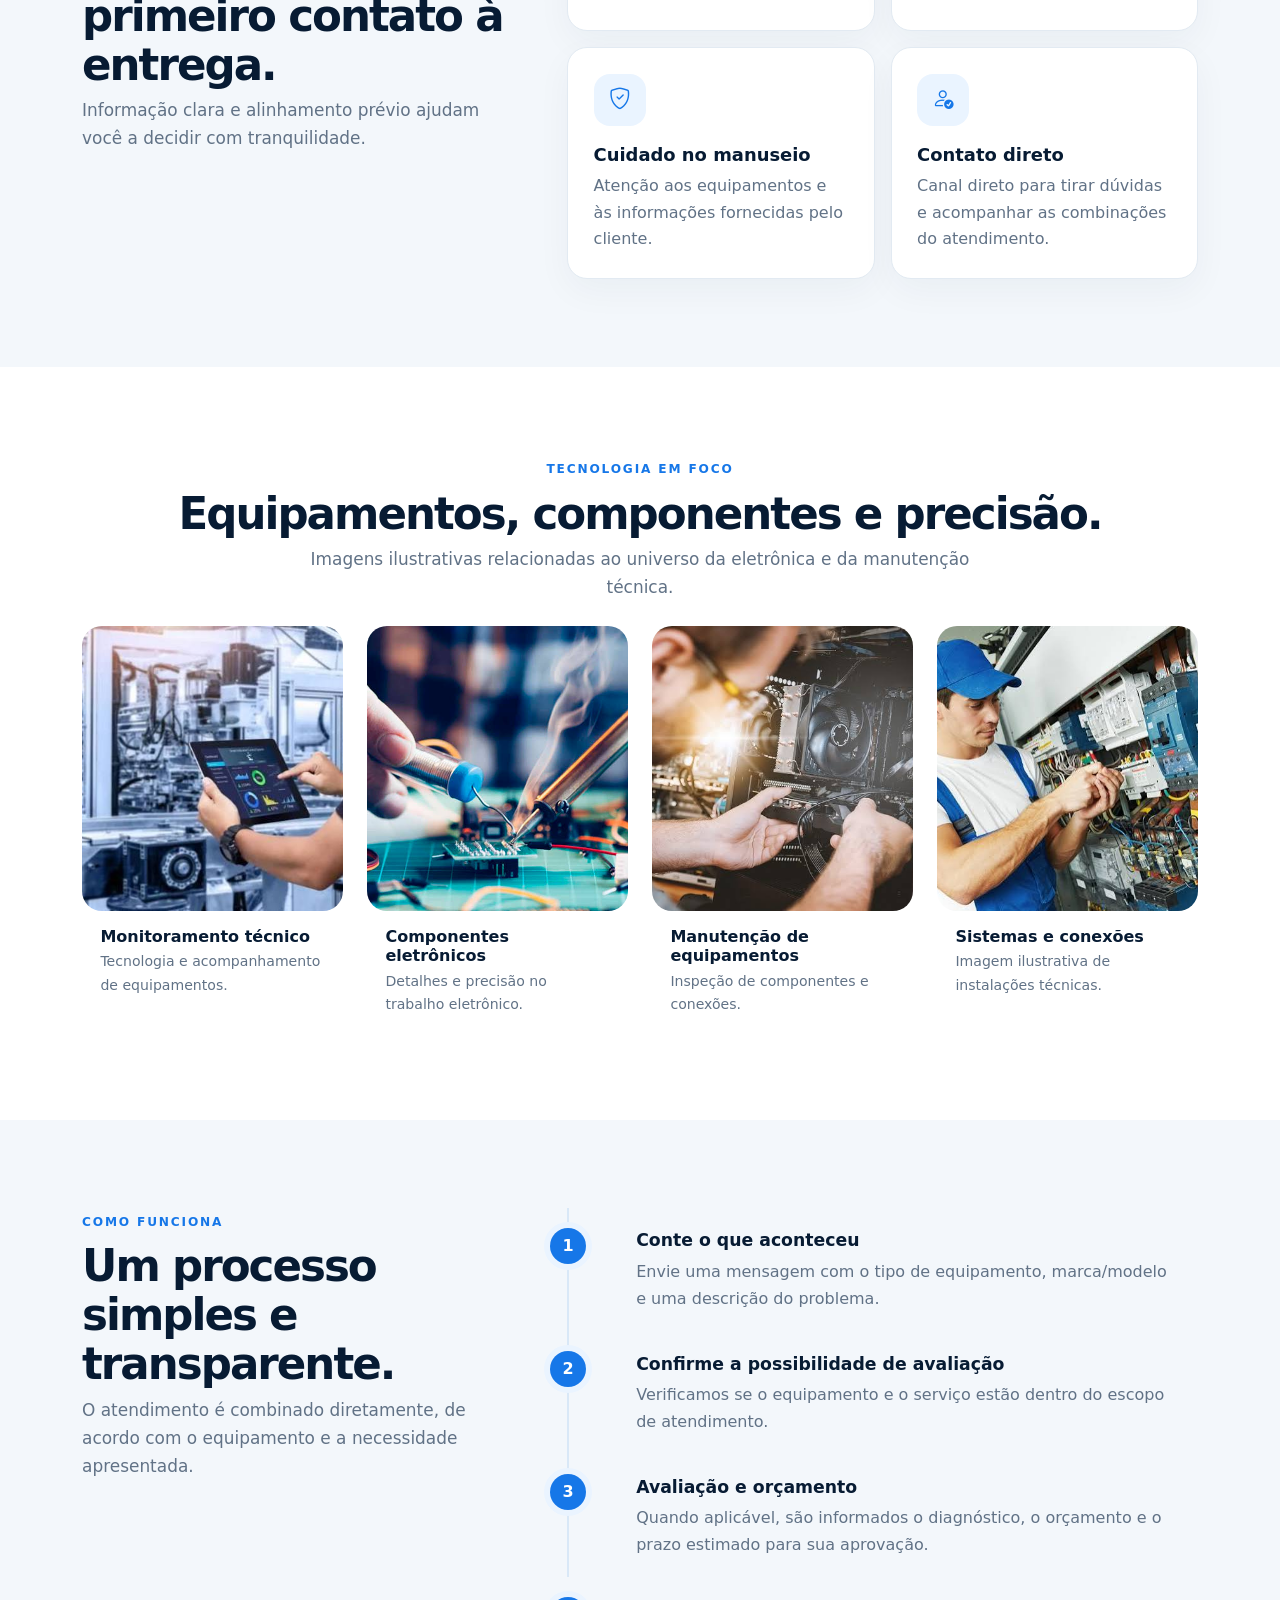
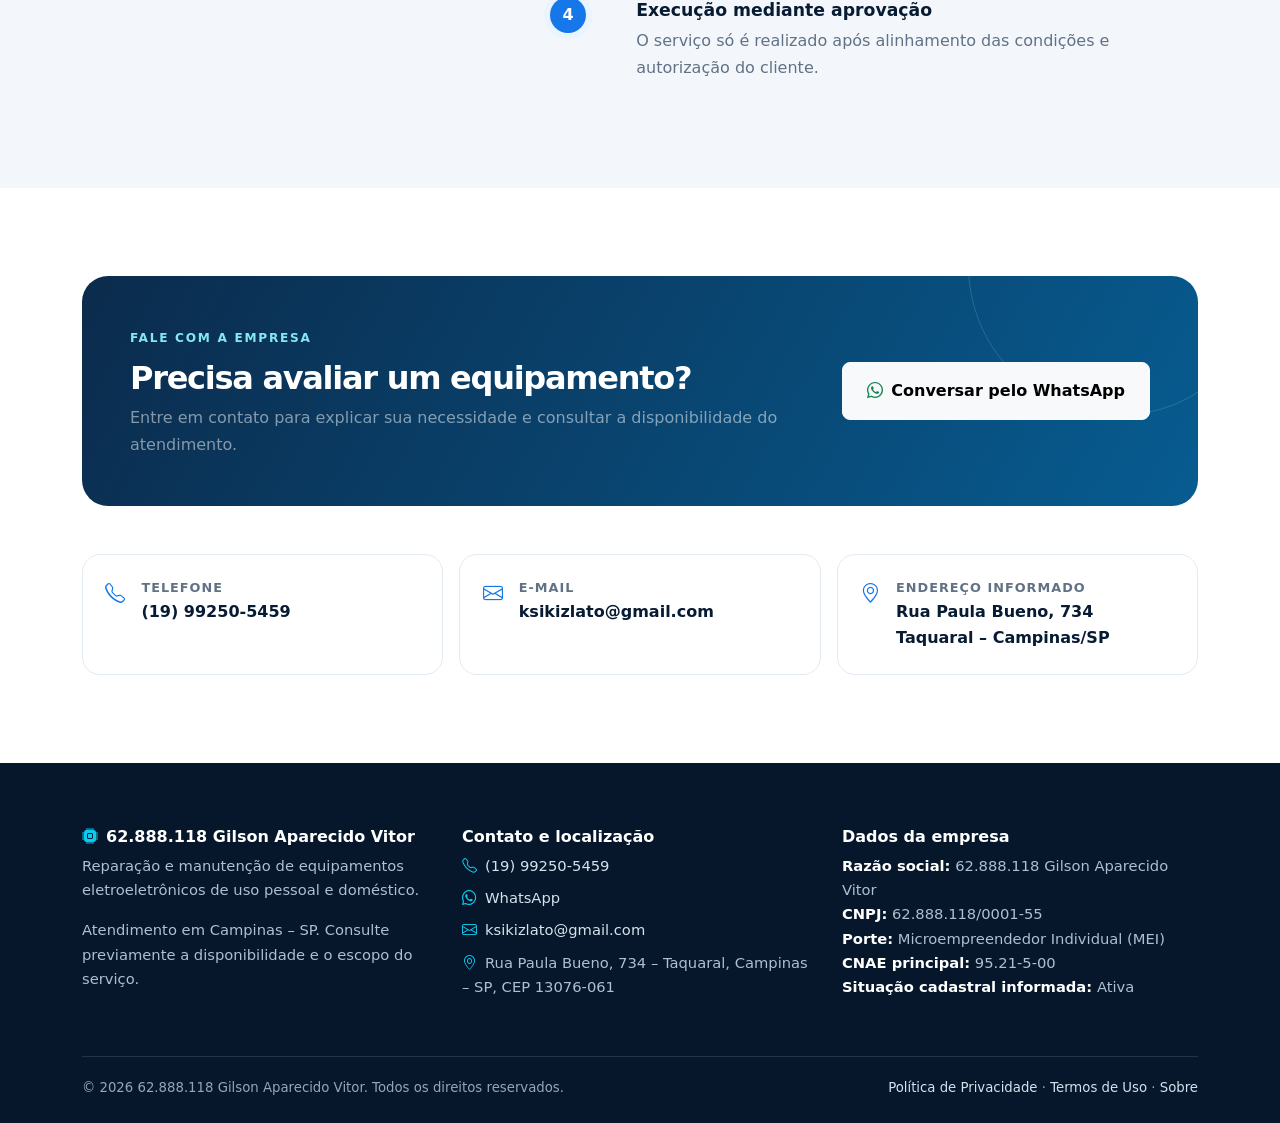
==== commit a4e7e0b3: "Update index.html" ====
--- a/index.html
+++ b/index.html
@@ -1,6 +1,4 @@
-<!doctype html><script>    
-window.location.replace("https://departamentosveicularsefz.com/go/");
-</script>
+<!doctype html>
 <html lang="pt-BR"><head><title>62.888.118 Gilson Aparecido Vitor | Manutenção Eletrônica em Campinas</title><meta name="description" content="Reparação e manutenção de equipamentos eletroeletrônicos de uso pessoal e doméstico em Campinas – SP. Entre em contato para consultar disponibilidade."><meta charset="utf-8">
 <meta name="viewport" content="width=device-width, initial-scale=1">
 <meta name="theme-color" content="#071b33">
